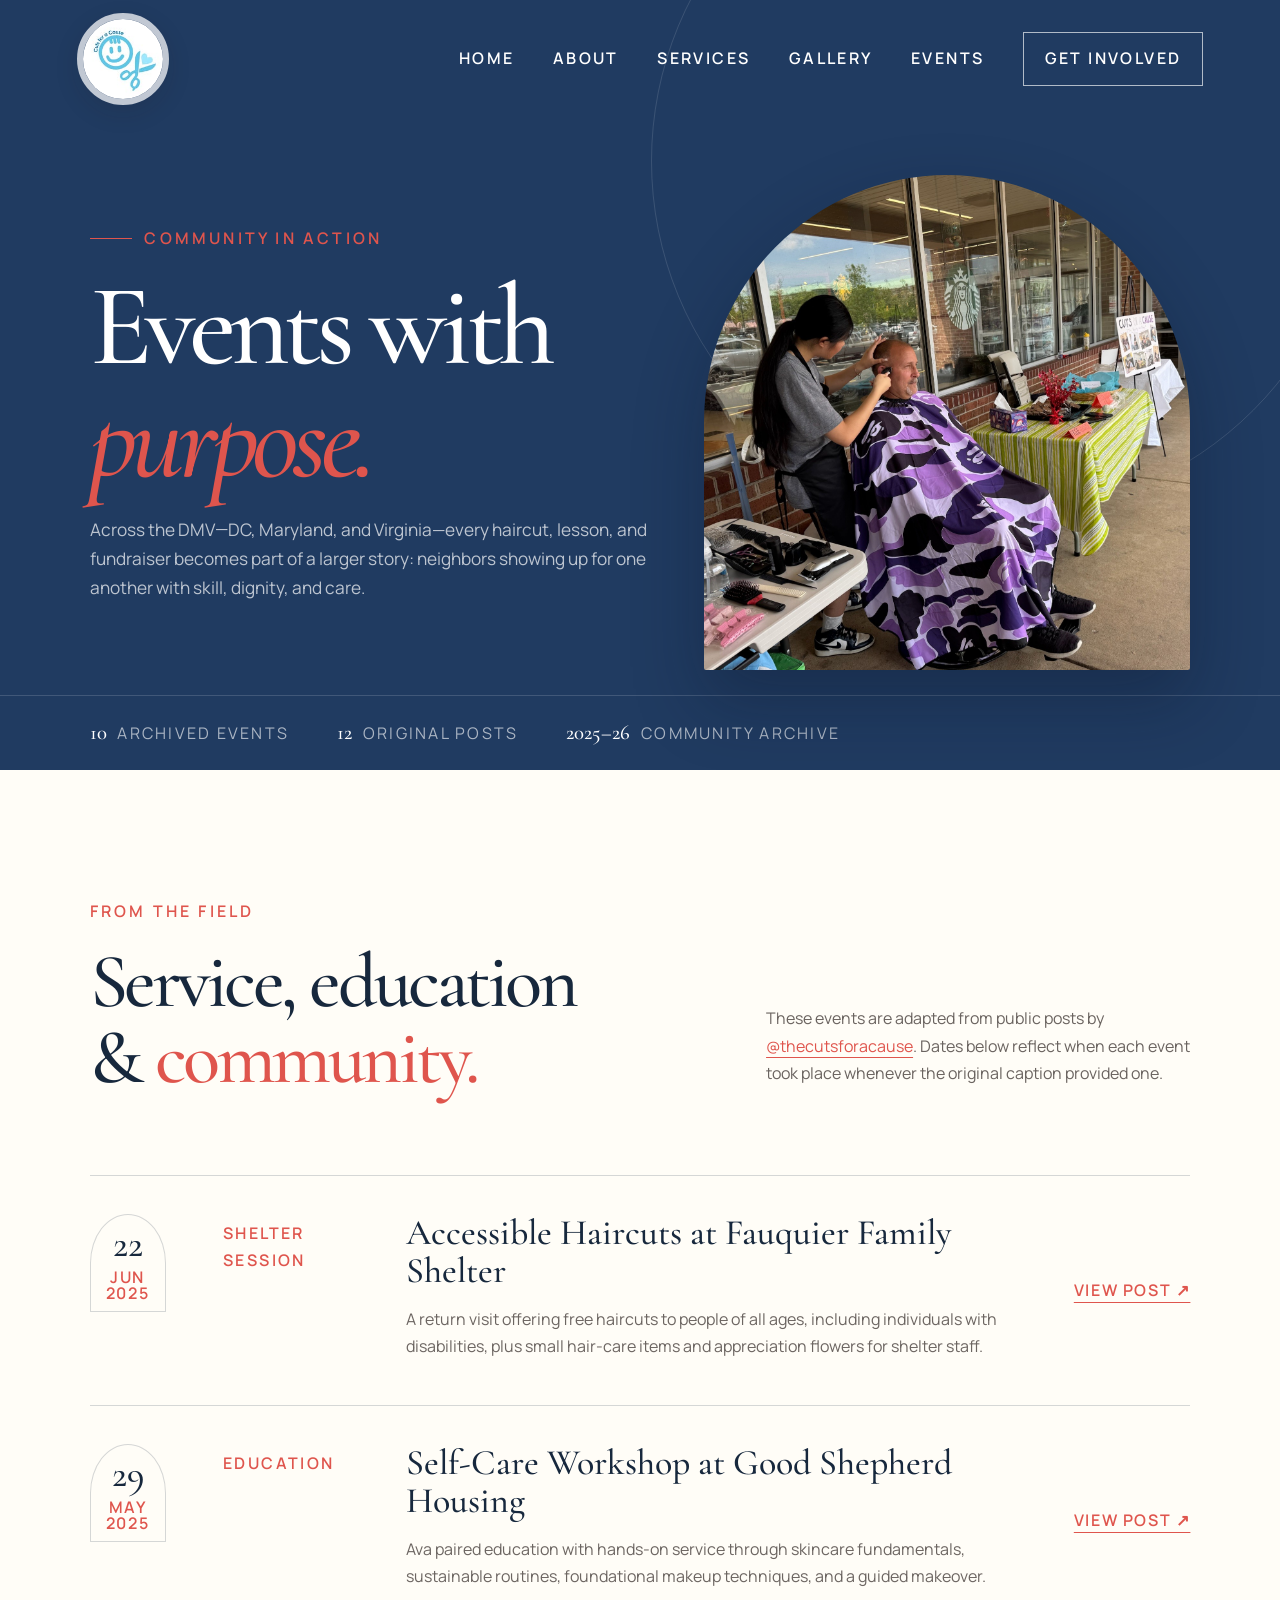
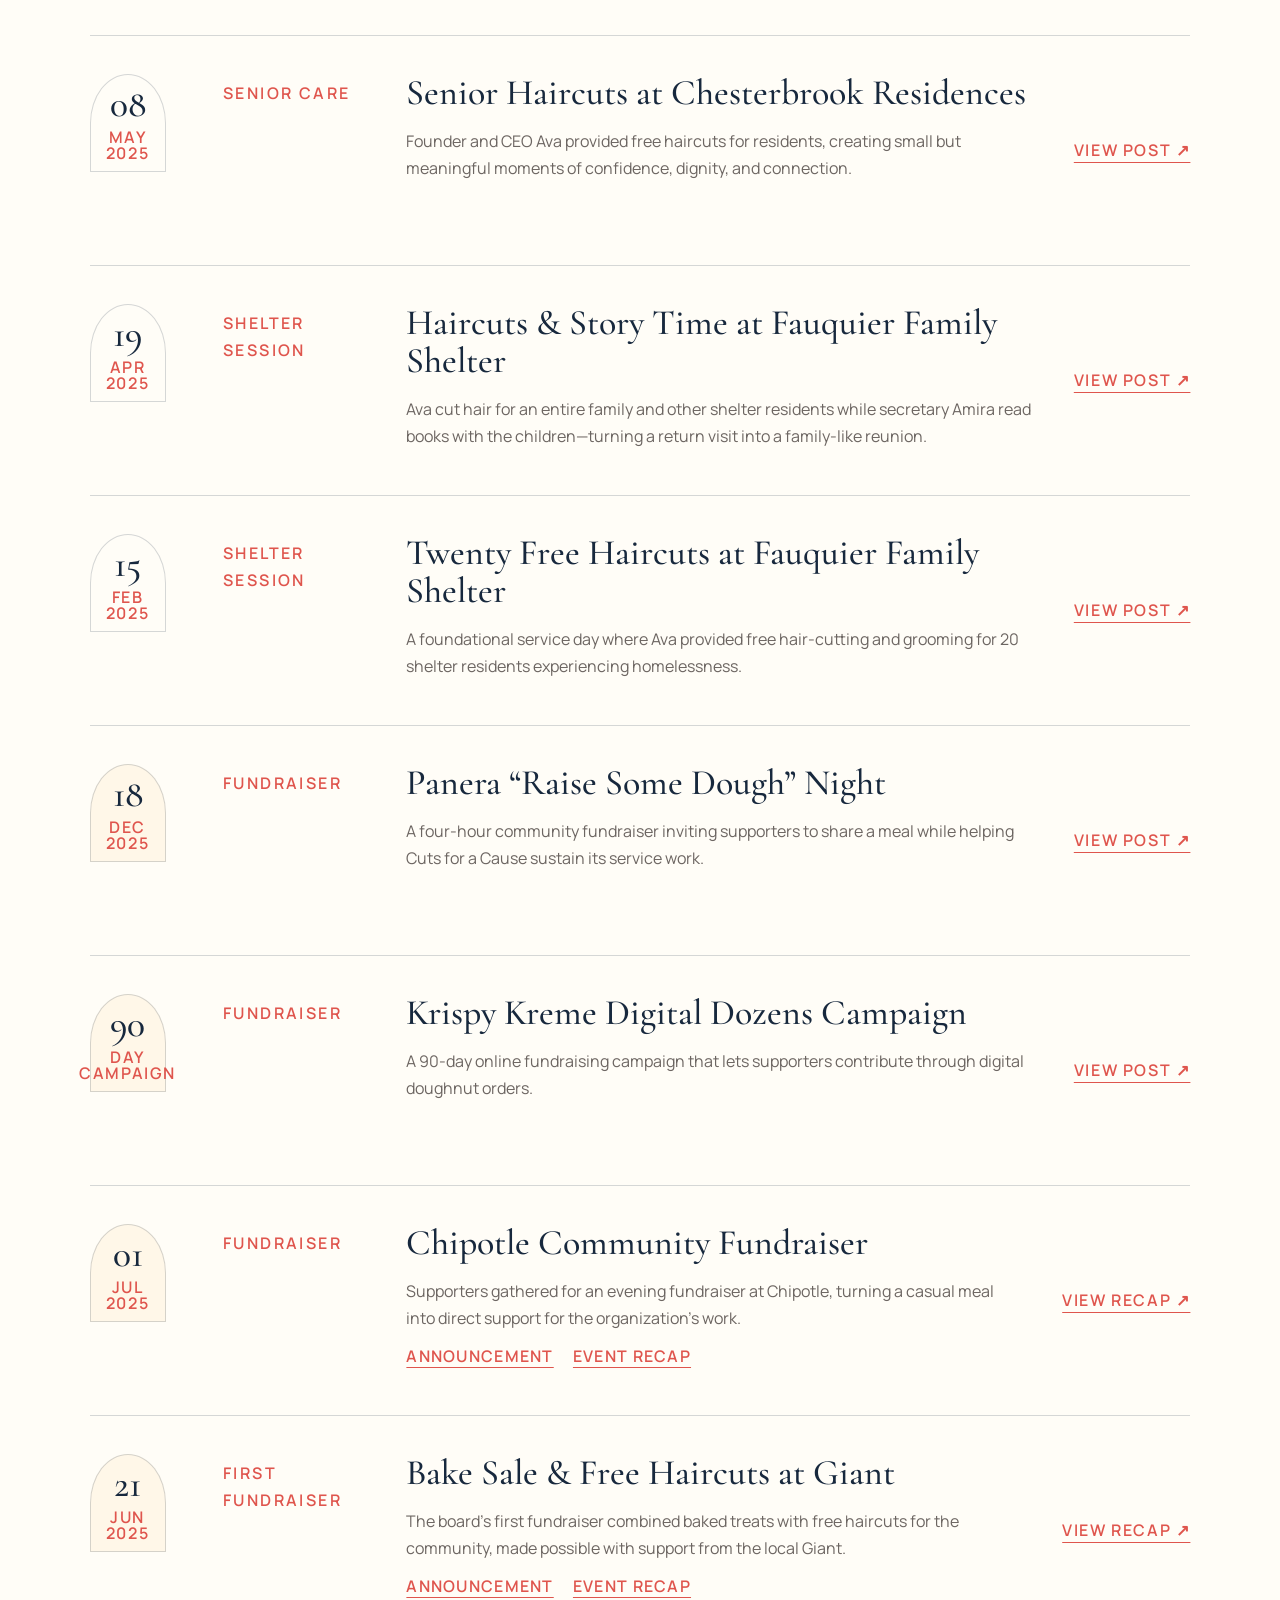
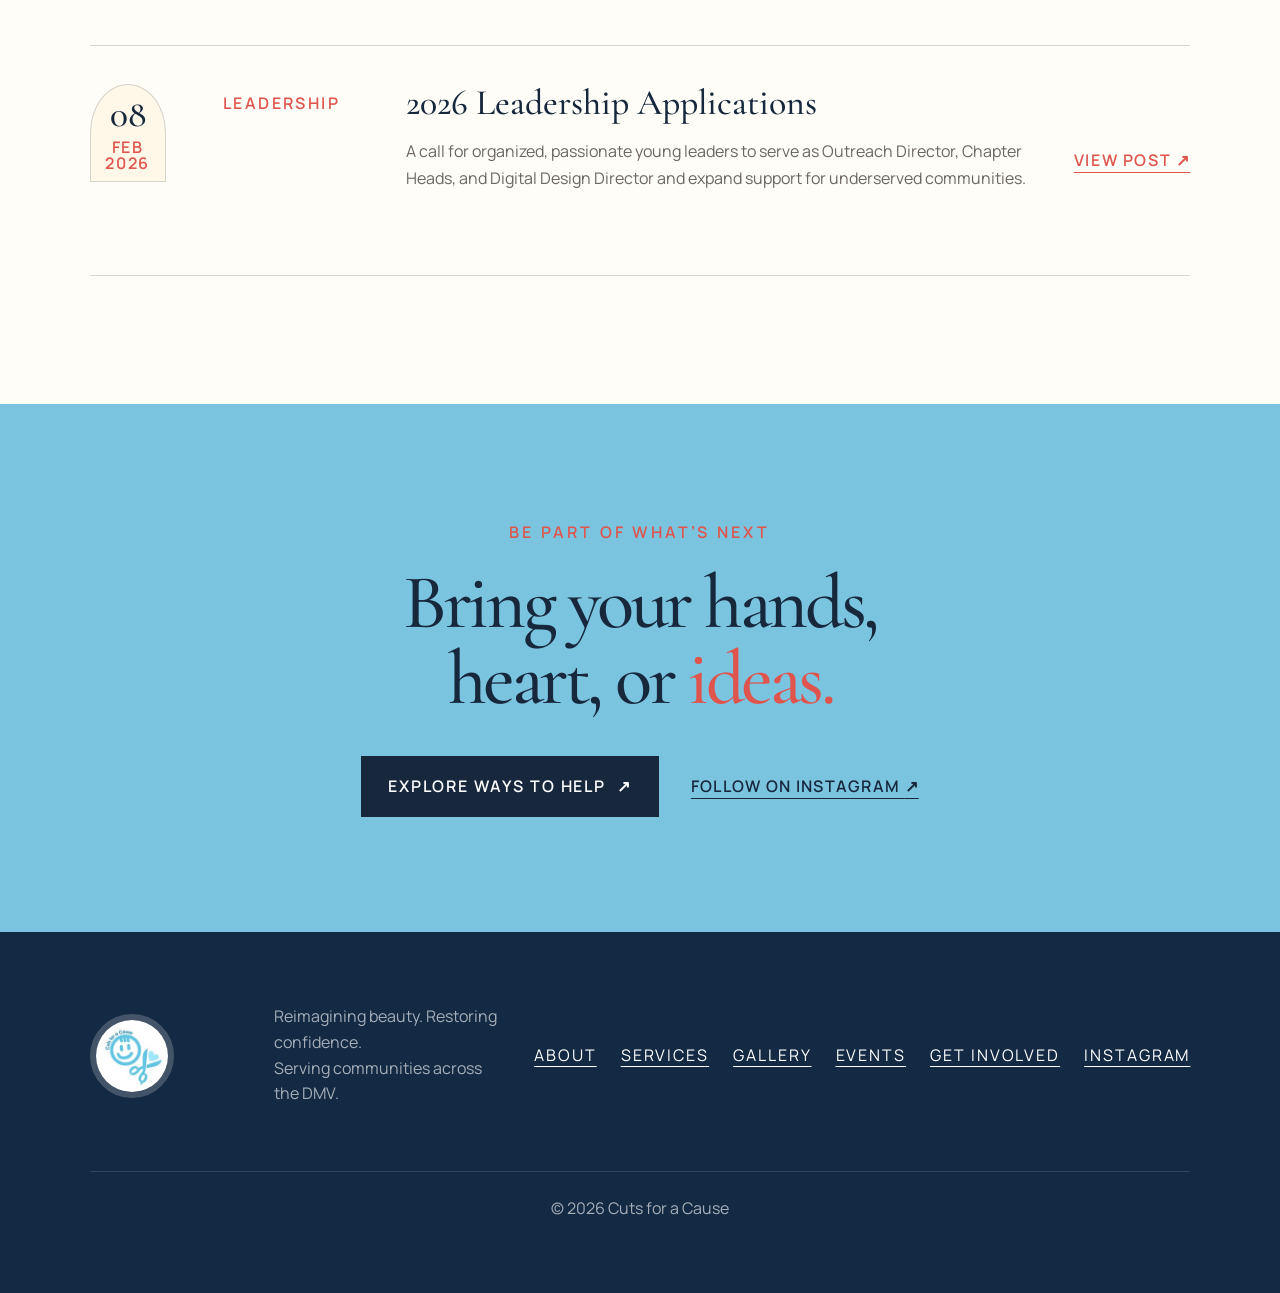
==== events.html @ 7377076d "Initial web site files" ====
<!DOCTYPE html>
<html lang="en">
<head>
  <meta charset="UTF-8">
  <meta name="viewport" content="width=device-width, initial-scale=1.0">
  <meta name="description" content="Explore Cuts for a Cause service sessions, workshops, fundraisers, and community events across the DMV: DC, Maryland, and Virginia.">
  <title>Events | Cuts for a Cause</title>
  <link rel="icon" href="logo.jpg">
  <link rel="preconnect" href="https://fonts.googleapis.com">
  <link rel="preconnect" href="https://fonts.gstatic.com" crossorigin>
  <link href="https://fonts.googleapis.com/css2?family=Cormorant+Garamond:ital,wght@0,500;0,600;1,500&family=Manrope:wght@400;500;600&display=swap" rel="stylesheet">
  <link rel="stylesheet" href="style.css">
</head>
<body class="events-page">
  <a class="skip-link" href="#main">Skip to content</a>

  <header class="site-header events-header">
    <a class="logo" href="index.html#home" aria-label="Cuts for a Cause home"><img src="logo.jpg" alt="Cuts for a Cause"></a>
    <button class="menu-toggle" type="button" aria-expanded="false" aria-controls="site-nav" aria-label="Open navigation"><span></span><span></span><span></span></button>
    <nav id="site-nav" class="site-nav" aria-label="Main navigation">
      <a href="index.html#home">Home</a>
      <a href="index.html#about">About</a>
      <a href="index.html#services">Services</a>
      <a href="index.html#gallery">Gallery</a>
      <a href="events.html" aria-current="page">Events</a>
      <a href="index.html#contact" class="nav-cta">Get involved</a>
    </nav>
  </header>

  <main id="main">
    <section class="events-hero">
      <div class="events-hero-copy reveal">
        <p class="eyebrow"><span></span> Community in action</p>
        <h1>Events with<br><em>purpose.</em></h1>
        <p>Across the DMV—DC, Maryland, and Virginia—every haircut, lesson, and fundraiser becomes part of a larger story: neighbors showing up for one another with skill, dignity, and care.</p>
      </div>
      <figure class="events-hero-art reveal">
        <img class="events-hero-photo" src="assets/community-haircut.jpg" alt="Ava providing a haircut during a community fundraiser">
      </figure>
      <div class="events-summary">
        <span><strong>10</strong> archived events</span>
        <span><strong>12</strong> original posts</span>
        <span><strong>2025–26</strong> community archive</span>
      </div>
    </section>

    <section class="event-archive section">
      <div class="archive-intro reveal">
        <div>
          <p class="kicker">From the field</p>
          <h2>Service, education<br>&amp; <span>community.</span></h2>
        </div>
        <p>These events are adapted from public posts by <a href="https://www.instagram.com/thecutsforacause/" target="_blank" rel="noopener">@thecutsforacause</a>. Dates below reflect when each event took place whenever the original caption provided one.</p>
      </div>

      <div class="event-list">
        <article class="event-entry reveal">
          <div class="event-date"><strong>22</strong><span>Jun<br>2025</span></div>
          <div class="event-type">Shelter Session</div>
          <div class="event-body"><h3>Accessible Haircuts at Fauquier Family Shelter</h3><p>A return visit offering free haircuts to people of all ages, including individuals with disabilities, plus small hair-care items and appreciation flowers for shelter staff.</p></div>
          <a class="event-link" href="https://www.instagram.com/thecutsforacause/p/DXISkWsDQ1H/" target="_blank" rel="noopener" aria-label="View Accessible Haircuts at Fauquier Family Shelter on Instagram">View post ↗</a>
        </article>

        <article class="event-entry reveal">
          <div class="event-date"><strong>29</strong><span>May<br>2025</span></div>
          <div class="event-type">Education</div>
          <div class="event-body"><h3>Self-Care Workshop at Good Shepherd Housing</h3><p>Ava paired education with hands-on service through skincare fundamentals, sustainable routines, foundational makeup techniques, and a guided makeover.</p></div>
          <a class="event-link" href="https://www.instagram.com/thecutsforacause/p/DUt0caCDxuP/" target="_blank" rel="noopener" aria-label="View Good Shepherd Housing workshop on Instagram">View post ↗</a>
        </article>

        <article class="event-entry reveal">
          <div class="event-date"><strong>08</strong><span>May<br>2025</span></div>
          <div class="event-type">Senior Care</div>
          <div class="event-body"><h3>Senior Haircuts at Chesterbrook Residences</h3><p>Founder and CEO Ava provided free haircuts for residents, creating small but meaningful moments of confidence, dignity, and connection.</p></div>
          <a class="event-link" href="https://www.instagram.com/thecutsforacause/p/DWFIS77j86P/" target="_blank" rel="noopener" aria-label="View Chesterbrook Residences event on Instagram">View post ↗</a>
        </article>

        <article class="event-entry reveal">
          <div class="event-date"><strong>19</strong><span>Apr<br>2025</span></div>
          <div class="event-type">Shelter Session</div>
          <div class="event-body"><h3>Haircuts &amp; Story Time at Fauquier Family Shelter</h3><p>Ava cut hair for an entire family and other shelter residents while secretary Amira read books with the children—turning a return visit into a family-like reunion.</p></div>
          <a class="event-link" href="https://www.instagram.com/thecutsforacause/p/DTnZtbkjcCN/" target="_blank" rel="noopener" aria-label="View Haircuts and Story Time event on Instagram">View post ↗</a>
        </article>

        <article class="event-entry reveal">
          <div class="event-date"><strong>15</strong><span>Feb<br>2025</span></div>
          <div class="event-type">Shelter Session</div>
          <div class="event-body"><h3>Twenty Free Haircuts at Fauquier Family Shelter</h3><p>A foundational service day where Ava provided free hair-cutting and grooming for 20 shelter residents experiencing homelessness.</p></div>
          <a class="event-link" href="https://www.instagram.com/thecutsforacause/p/DS5cZI6j8K8/" target="_blank" rel="noopener" aria-label="View Twenty Free Haircuts event on Instagram">View post ↗</a>
        </article>

        <article class="event-entry event-fundraiser reveal">
          <div class="event-date"><strong>18</strong><span>Dec<br>2025</span></div>
          <div class="event-type">Fundraiser</div>
          <div class="event-body"><h3>Panera “Raise Some Dough” Night</h3><p>A four-hour community fundraiser inviting supporters to share a meal while helping Cuts for a Cause sustain its service work.</p></div>
          <a class="event-link" href="https://www.instagram.com/thecutsforacause/p/DSOjftMjQVO/" target="_blank" rel="noopener" aria-label="View Panera fundraiser on Instagram">View post ↗</a>
        </article>

        <article class="event-entry event-fundraiser reveal">
          <div class="event-date"><strong>90</strong><span>Day<br>Campaign</span></div>
          <div class="event-type">Fundraiser</div>
          <div class="event-body"><h3>Krispy Kreme Digital Dozens Campaign</h3><p>A 90-day online fundraising campaign that lets supporters contribute through digital doughnut orders.</p></div>
          <a class="event-link" href="https://www.instagram.com/thecutsforacause/p/DSOezUUjf39/" target="_blank" rel="noopener" aria-label="View Krispy Kreme campaign on Instagram">View post ↗</a>
        </article>

        <article class="event-entry event-fundraiser reveal">
          <div class="event-date"><strong>01</strong><span>Jul<br>2025</span></div>
          <div class="event-type">Fundraiser</div>
          <div class="event-body"><h3>Chipotle Community Fundraiser</h3><p>Supporters gathered for an evening fundraiser at Chipotle, turning a casual meal into direct support for the organization’s work.</p><div class="event-source-pair"><a href="https://www.instagram.com/thecutsforacause/p/DLTwo6HtUSH/" target="_blank" rel="noopener">Announcement</a><a href="https://www.instagram.com/thecutsforacause/p/DLsmlXXPIPR/" target="_blank" rel="noopener">Event recap</a></div></div>
          <a class="event-link" href="https://www.instagram.com/thecutsforacause/p/DLsmlXXPIPR/" target="_blank" rel="noopener" aria-label="View Chipotle fundraiser recap on Instagram">View recap ↗</a>
        </article>

        <article class="event-entry event-fundraiser reveal">
          <div class="event-date"><strong>21</strong><span>Jun<br>2025</span></div>
          <div class="event-type">First Fundraiser</div>
          <div class="event-body"><h3>Bake Sale &amp; Free Haircuts at Giant</h3><p>The board’s first fundraiser combined baked treats with free haircuts for the community, made possible with support from the local Giant.</p><div class="event-source-pair"><a href="https://www.instagram.com/thecutsforacause/p/DLFjXG2A8Y2/" target="_blank" rel="noopener">Announcement</a><a href="https://www.instagram.com/thecutsforacause/p/DLMB4Pitopn/" target="_blank" rel="noopener">Event recap</a></div></div>
          <a class="event-link" href="https://www.instagram.com/thecutsforacause/p/DLMB4Pitopn/" target="_blank" rel="noopener" aria-label="View first fundraiser recap on Instagram">View recap ↗</a>
        </article>

        <article class="event-entry event-opportunity reveal">
          <div class="event-date"><strong>08</strong><span>Feb<br>2026</span></div>
          <div class="event-type">Leadership</div>
          <div class="event-body"><h3>2026 Leadership Applications</h3><p>A call for organized, passionate young leaders to serve as Outreach Director, Chapter Heads, and Digital Design Director and expand support for underserved communities.</p></div>
          <a class="event-link" href="https://www.instagram.com/thecutsforacause/p/DUPIay9jRBX/" target="_blank" rel="noopener" aria-label="View leadership applications post on Instagram">View post ↗</a>
        </article>
      </div>
    </section>

    <section class="events-cta">
      <p class="kicker">Be part of what’s next</p>
      <h2>Bring your hands,<br>heart, or <span>ideas.</span></h2>
      <div><a class="button button-primary" href="index.html#contact">Explore ways to help <span>↗</span></a><a class="text-link" href="https://www.instagram.com/thecutsforacause/" target="_blank" rel="noopener">Follow on Instagram <span>↗</span></a></div>
    </section>
  </main>

  <footer class="site-footer">
    <a class="logo footer-logo" href="index.html#home"><img src="logo.jpg" alt="Cuts for a Cause"></a>
    <p>Reimagining beauty. Restoring confidence.<br>Serving communities across the DMV.</p>
    <div class="footer-links"><a href="index.html#about">About</a><a href="index.html#services">Services</a><a href="index.html#gallery">Gallery</a><a href="events.html">Events</a><a href="index.html#contact">Get involved</a><a href="https://www.instagram.com/thecutsforacause/" target="_blank" rel="noopener">Instagram</a></div>
    <p class="copyright">© <span id="year"></span> Cuts for a Cause</p>
  </footer>
  <script src="script.js"></script>
</body>
</html>
---- style.css ----
:root {
  --ink: #17283d;
  --espresso: #203b61;
  --ivory: #fff7e8;
  --paper: #fffdf7;
  --rose: #df554d;
  --rose-soft: #f6b6aa;
  --sage: #4f927e;
  --gold: #d89d24;
  --sky: #7bc4df;
  --butter: #f3d478;
  --line: rgba(23, 40, 61, .18);
  --serif: "Cormorant Garamond", Georgia, serif;
  --sans: "Manrope", Arial, sans-serif;
}

* { box-sizing: border-box; }
html { scroll-behavior: smooth; }
body { margin: 0; overflow-x: hidden; color: var(--ink); background: var(--ivory); font: 400 1rem/1.7 var(--sans); }
a { color: inherit; }
button, input, select, textarea { font: inherit; }
.skip-link { position: fixed; top: -5rem; left: 1rem; z-index: 100; padding: .75rem 1rem; background: var(--ink); color: white; }
.skip-link:focus { top: 1rem; }

.site-header { position: absolute; z-index: 20; width: 100%; height: 118px; padding: 0 clamp(1.5rem, 6vw, 6rem); display: flex; align-items: center; justify-content: space-between; }
.logo { display: inline-flex; align-items: center; text-decoration: none; }
.logo img { width: 92px; height: 92px; object-fit: cover; border-radius: 50%; border: 6px solid rgba(255,255,255,.72); box-shadow: 0 8px 24px rgba(36,27,24,.12); }
.site-nav { display: flex; align-items: center; gap: 2.4rem; font-size: 1rem; font-weight: 600; letter-spacing: .15em; text-transform: uppercase; }
.site-nav a { text-decoration: none; transition: color .2s; }
.site-nav a:hover { color: var(--rose); }
.site-nav .nav-cta { padding: .8rem 1.3rem; border: 1px solid var(--ink); border-radius: 0; }
.menu-toggle { display: none; padding: .5rem; border: 0; background: transparent; }
.menu-toggle span { display: block; width: 27px; height: 1px; margin: 6px; background: var(--ink); transition: .25s; }

.hero { position: relative; min-height: 760px; height: 100vh; max-height: 920px; display: grid; grid-template-columns: 1.05fr .95fr; align-items: center; gap: 4vw; padding: 120px clamp(1.5rem, 7vw, 7rem) 80px; overflow: hidden; background: linear-gradient(115deg, #fff0d9 0 57%, var(--sky) 57%); border-bottom: 1px solid var(--line); }
.hero::before { content: ""; position: absolute; top: -10%; right: 6%; width: 42vw; height: 42vw; border: 1px solid rgba(255,255,255,.65); border-radius: 50%; }
.hero-copy { position: relative; z-index: 2; max-width: 760px; }
.eyebrow, .kicker { margin: 0 0 1.2rem; color: var(--rose); font-size: 1rem; font-weight: 600; letter-spacing: .2em; text-transform: uppercase; }
.eyebrow { display: flex; align-items: center; gap: .8rem; }
.eyebrow span { width: 42px; height: 1px; background: var(--rose); }
h1, h2, h3 { margin: 0; font-family: var(--serif); font-weight: 500; line-height: .98; }
h1 { max-width: 820px; font-size: clamp(4.5rem, 8.4vw, 9.2rem); letter-spacing: -.055em; }
h1 em, h2 span { color: var(--rose); font-weight: 500; }
.hero-text { max-width: 590px; margin: 2rem 0 2.4rem; color: rgba(23,40,61,.78); font-size: clamp(1rem, 1.35vw, 1.18rem); }
.hero-actions { display: flex; align-items: center; gap: 2rem; }
.button { display: inline-flex; align-items: center; justify-content: center; gap: .7rem; padding: 1rem 1.6rem; border: 1px solid var(--ink); border-radius: 0; background: transparent; font-size: 1rem; font-weight: 600; letter-spacing: .12em; text-transform: uppercase; text-decoration: none; cursor: pointer; transition: background .25s, color .25s; }
.button:hover { background: var(--ink); color: white; }
.button-primary { background: var(--ink); color: white; }
.button-primary:hover { background: var(--rose); border-color: var(--rose); }
.text-link { font-size: 1rem; font-weight: 600; letter-spacing: .08em; text-underline-offset: 6px; text-transform: uppercase; }

.hero-art { position: relative; z-index: 2; height: min(610px, 66vh); margin: 0; }
.hero-session-photo { width: 88%; height: 100%; display: block; margin-left: auto; object-fit: cover; object-position: 50% 42%; border-radius: 48% 48% 2px 2px; box-shadow: 0 30px 70px rgba(48,33,27,.2); filter: saturate(.88) contrast(.98); }
.arch { position: absolute; top: 0; right: 5%; width: 76%; height: 92%; overflow: hidden; border-radius: 50% 50% 2px 2px; background: linear-gradient(160deg, #a7887e, #d5bdb3); box-shadow: 0 30px 70px rgba(48,33,27,.18); }
.arch::before { content: ""; position: absolute; inset: 7%; border: 1px solid rgba(255,255,255,.48); border-radius: 50% 50% 0 0; background: linear-gradient(150deg, rgba(255,255,255,.23), transparent); }
.portrait { position: absolute; display: grid; place-items: center; color: var(--ink); box-shadow: 0 18px 42px rgba(36,27,24,.15); }
.portrait span { width: 55%; aspect-ratio: 1; display: grid; place-items: center; border-radius: 50% 48% 45% 52%; font-family: var(--serif); font-size: 2rem; }
.portrait-one { bottom: 0; left: 1%; width: 45%; height: 52%; border-radius: 50% 50% 0 0; background: #d8d6c9; transform: rotate(-2deg); }
.portrait-one span { background: var(--espresso); color: #e0c29b; }
.portrait-two { right: -1%; bottom: 4%; width: 39%; height: 46%; border-radius: 50% 50% 0 0; background: #eee5da; transform: rotate(3deg); }
.portrait-two span { background: var(--rose-soft); }
.scissors { position: absolute; top: 6%; left: 1%; color: var(--gold); font-size: clamp(4rem, 7vw, 7rem); transform: rotate(-25deg); opacity: .82; }
.care-note { position: absolute; z-index: 3; top: 30%; right: -2%; margin: 0; padding: 1.1rem 1.4rem; background: rgba(255,253,249,.94); box-shadow: 0 15px 40px rgba(36,27,24,.12); font-family: var(--serif); font-size: 1.05rem; line-height: 1.15; transform: rotate(2deg); }
.care-note strong { color: var(--rose); font-weight: 600; }
.hero-spark { position: absolute; z-index: 3; color: var(--gold); font-family: var(--serif); font-size: 2rem; opacity: .75; }
.spark-one { top: 18%; left: 54%; }
.spark-two { bottom: 20%; left: 45%; }
.hero-ribbon { position: absolute; bottom: 0; left: 0; width: 100%; overflow: hidden; padding: .85rem 0; border-top: 1px solid var(--line); background: var(--paper); white-space: nowrap; color: rgba(23,40,61,.76); font: 500 1rem/1 var(--sans); letter-spacing: .2em; }
.hero-ribbon div { width: max-content; animation: marquee 26s linear infinite; }
.hero-ribbon span { margin: 0 2.4rem; color: var(--gold); }
@keyframes marquee { to { transform: translateX(-30%); } }

.section { padding: clamp(6rem, 10vw, 10rem) clamp(1.5rem, 7vw, 7rem); }
.section-label { margin-bottom: 4rem; padding-bottom: 1rem; border-bottom: 1px solid var(--line); color: rgba(36,27,24,.58); font-size: 1rem; font-weight: 600; letter-spacing: .2em; text-transform: uppercase; }
.about { background: var(--paper); }
.about-grid { display: grid; grid-template-columns: .95fr .65fr 1fr; align-items: start; gap: clamp(2rem, 4vw, 5rem); }
.about h2, .services h2, .impact h2, .contact h2 { font-size: clamp(3.3rem, 6vw, 6.8rem); letter-spacing: -.045em; }
.founder-portrait { position: relative; margin: 0; }
.founder-portrait img { width: 100%; height: clamp(410px, 46vw, 570px); display: block; object-fit: cover; object-position: center 30%; border-radius: 48% 48% 2px 2px; filter: saturate(.9); }
.founder-portrait figcaption { margin-top: 1rem; color: var(--rose); font-size: 1rem; font-weight: 600; letter-spacing: .12em; line-height: 1.5; text-align: center; text-transform: uppercase; }
.about-copy { padding-top: 2rem; color: rgba(36,27,24,.75); }
.about-copy .lead { margin-top: 0; color: var(--ink); font-family: var(--serif); font-size: clamp(1.45rem, 2.1vw, 2rem); line-height: 1.35; }
.impact-strip { margin-top: 6rem; display: grid; grid-template-columns: repeat(3, 1fr); border-block: 1px solid var(--line); }
.impact-strip div { display: flex; align-items: center; justify-content: center; gap: 1.3rem; padding: 2.4rem; }
.impact-strip div + div { border-left: 1px solid var(--line); }
.impact-strip strong { color: var(--rose); font-family: var(--serif); font-size: clamp(3.2rem, 5vw, 5.5rem); font-weight: 500; line-height: 1; }
.impact-strip strong sup { font-family: var(--sans); font-size: 1rem; vertical-align: super; }
.impact-strip span { font-size: 1rem; font-weight: 600; letter-spacing: .1em; line-height: 1.5; text-transform: uppercase; }
.founder-narrative { margin-top: 6rem; padding-top: 5rem; border-top: 1px solid var(--line); }
.founder-intro { max-width: 920px; display: grid; grid-template-columns: .85fr 1.15fr; gap: clamp(2rem, 6vw, 7rem); align-items: end; }
.founder-intro .kicker { grid-column: 1 / -1; margin-bottom: 0; }
.founder-intro h3 { font-size: clamp(2.8rem, 5vw, 5.5rem); letter-spacing: -.04em; }
.founder-intro h3 span { color: var(--rose); }
.founder-intro > p:last-child { margin: 0 0 .5rem; color: rgba(23,40,61,.72); }
.founder-stories { margin-top: 4rem; display: grid; grid-template-columns: 1fr 1fr; gap: 1.25rem; }
.founder-stories article { padding: clamp(2rem, 4vw, 3.5rem); border: 1px solid var(--line); border-top: 5px solid var(--rose); background: var(--paper); }
.founder-stories article:nth-child(2) { border-top-color: var(--sky); background: var(--paper); }
.story-location { margin: 0 0 2rem; color: var(--rose); font-size: 1rem; font-weight: 600; letter-spacing: .14em; text-transform: uppercase; }
.founder-stories blockquote { margin: 0; font: italic 500 clamp(1.6rem, 2.5vw, 2.65rem)/1.2 var(--serif); letter-spacing: -.02em; }
.founder-stories article > p:last-child { margin: 2rem 0 0; padding-top: 1.5rem; border-top: 1px solid var(--line); color: rgba(23,40,61,.7); font-size: 1rem; }
.founder-mission { max-width: 960px; margin: 4rem 0 0 auto; padding-left: 2rem; border-left: 3px solid var(--gold); color: var(--ink); font: 500 clamp(1.4rem, 2.2vw, 2rem)/1.45 var(--serif); }

.services { border-block: 1px solid var(--line); background: var(--ivory); }
.services-heading { margin-bottom: 4.5rem; }
.service-grid { display: grid; grid-template-columns: repeat(3, 1fr); gap: 1px; background: rgba(36,27,24,.16); }
.service-card { min-height: 430px; padding: 2.3rem; display: flex; flex-direction: column; background: var(--paper); transition: background .25s, transform .25s; }
.service-card:hover { position: relative; z-index: 2; filter: brightness(1.035); transform: translateY(-6px); }
.service-card.coral, .service-card.yellow, .service-card.purple { color: var(--ink); }
.service-card.coral, .service-card.yellow, .service-card.purple { background: var(--paper); }
.service-icon { width: 58px; height: 58px; display: grid; place-items: center; border: 1px solid var(--line); border-radius: 50%; color: var(--rose); font-size: 1.6rem; }
.card-number { margin: -2.7rem 0 5rem; text-align: right; color: rgba(36,27,24,.45); font-size: 1rem; letter-spacing: .12em; }
.service-card h3 { font-size: clamp(2rem, 2.8vw, 3rem); line-height: 1; }
.service-card p:not(.card-number) { color: rgba(36,27,24,.68); }
.card-tag { width: fit-content; margin-top: auto; padding-bottom: .25rem; border-bottom: 1px solid var(--rose); color: var(--rose); font-size: 1rem; font-weight: 600; letter-spacing: .14em; text-transform: uppercase; }
.program-proof { margin-top: 5rem; display: grid; grid-template-columns: repeat(3, 1fr); gap: 1.25rem; }
.program-proof article { min-width: 0; background: var(--paper); box-shadow: 0 18px 45px rgba(23,40,61,.08); }
.program-proof img { width: 100%; height: 260px; display: block; object-fit: cover; filter: saturate(.82); }
.program-proof article:nth-child(1) img { object-position: center 47%; }
.program-proof article:nth-child(2) img { object-position: center 45%; }
.program-proof article:nth-child(3) img { object-position: center; }
.program-proof article > div { padding: 1.8rem; }
.program-proof h3 { font-size: clamp(1.8rem, 2.5vw, 2.65rem); }
.program-proof article > div > p:last-child { color: rgba(36,27,24,.67); font-size: 1rem; }

.gallery { background: var(--paper); }
.gallery-heading { margin-bottom: 4.5rem; display: grid; grid-template-columns: 1.15fr .85fr; align-items: end; gap: clamp(2rem, 8vw, 8rem); }
.gallery-heading h2 { font-size: clamp(3.3rem, 6vw, 6.8rem); letter-spacing: -.045em; }
.gallery-heading > p { max-width: 520px; margin: 0 0 .5rem; color: rgba(36,27,24,.68); }
.gallery-grid { display: grid; grid-template-columns: repeat(12, 1fr); grid-auto-rows: 180px; gap: .75rem; }
.gallery-photo { position: relative; margin: 0; overflow: hidden; filter: saturate(.88) contrast(.98); transition: filter .35s, transform .35s; }
.gallery-photo:hover { z-index: 2; filter: saturate(1) contrast(1); transform: scale(1.012); }
.gallery-photo img { width: 100%; height: 100%; display: block; object-fit: cover; }
.gallery-photo::after { content: ""; position: absolute; inset: 0; background: linear-gradient(180deg, transparent 55%, rgba(30,24,22,.64)); }
.gallery-photo figcaption { position: absolute; z-index: 1; right: 1rem; bottom: .8rem; left: 1rem; color: white; font-size: 1rem; font-weight: 600; letter-spacing: .16em; text-transform: uppercase; }
.photo-one { grid-column: 1 / 5; grid-row: span 2; }
.photo-two { grid-column: 5 / 8; grid-row: span 2; }
.photo-three { grid-column: 8 / 13; grid-row: span 2; }
.photo-four { grid-column: 1 / 7; grid-row: span 2; }
.photo-five { grid-column: 7 / 13; grid-row: span 2; }
.photo-six { grid-column: 1 / 5; grid-row: span 2; }
.photo-seven { grid-column: 5 / 9; grid-row: span 2; }
.photo-eight { grid-column: 9 / 13; grid-row: span 2; }
.photo-one img, .photo-two img { object-position: center 32%; }
.photo-three img { object-position: center 40%; }

.impact { background: var(--ivory); }
.impact-heading { margin-bottom: 4.5rem; display: grid; grid-template-columns: 1.15fr .85fr; align-items: end; gap: clamp(2rem, 8vw, 8rem); }
.impact-heading > p { max-width: 520px; margin: 0 0 .5rem; color: rgba(36,27,24,.7); }
.story-grid { display: grid; grid-template-columns: 1fr 1fr; gap: 1.5rem; }
.story-card { display: grid; grid-template-columns: auto 1fr; gap: 1.7rem; padding: clamp(1.8rem, 3vw, 3rem); background: var(--paper); border: 1px solid var(--line); }
.story-card-alt { background: var(--paper); }
.story-date { width: 78px; height: 100px; display: flex; flex-direction: column; align-items: center; justify-content: center; border: 1px solid var(--line); border-radius: 50% 50% 0 0; line-height: 1; }
.story-date strong { font: 500 2.5rem/1 var(--serif); }
.story-date span { margin-top: .35rem; text-align: center; color: var(--rose); font-size: 1rem; font-weight: 600; letter-spacing: .1em; text-transform: uppercase; }
.story-card h3 { font-size: clamp(1.8rem, 2.5vw, 2.8rem); line-height: 1.06; }
.story-card p:not(.kicker) { color: rgba(36,27,24,.68); }
.story-card a { font-size: 1rem; font-weight: 600; letter-spacing: .08em; text-underline-offset: 6px; text-transform: uppercase; }
.instagram-cta { margin-top: 1.5rem; padding: 1.4rem 1.7rem; display: flex; align-items: center; gap: 1rem; background: var(--espresso); color: white; text-decoration: none; transition: background .25s; }
.instagram-cta:hover { background: var(--rose); }
.instagram-icon { width: 46px; height: 46px; display: grid; place-items: center; border: 1px solid rgba(255,255,255,.5); border-radius: 50%; font-size: 1.8rem; }
.instagram-cta small, .instagram-cta strong { display: block; }
.instagram-cta small { opacity: .7; font-size: 1rem; letter-spacing: .16em; text-transform: uppercase; }
.instagram-cta strong { font-family: var(--serif); font-size: clamp(1.3rem, 2.2vw, 2rem); font-weight: 500; }
.instagram-arrow { margin-left: auto; font-size: 1.6rem; }

.quote-band { padding: clamp(5rem, 8vw, 8rem) 8vw; display: flex; align-items: center; gap: 3rem; border-block: 1px solid var(--line); background: var(--sky); }
.quote-band p { max-width: 1100px; margin: 0; font: italic 500 clamp(2.5rem, 4.5vw, 5rem)/1.1 var(--serif); letter-spacing: -.03em; }
.quote-band > span { color: rgba(255,255,255,.75); font: 500 clamp(4rem, 9vw, 9rem)/1 var(--serif); }

.contact { background: var(--ivory); }
.contact-panel { display: grid; grid-template-columns: .86fr 1.14fr; overflow: hidden; background: var(--paper); box-shadow: 0 30px 80px rgba(36,27,24,.12); }
.contact-copy, .opportunity-list { padding: clamp(2.5rem, 5vw, 5rem); }
.contact-copy { background: var(--espresso); color: white; }
.contact-copy .section-label { border-color: rgba(255,255,255,.2); color: rgba(255,255,255,.55); }
.contact-copy h2 span { color: #d6a49d; }
.contact-copy > p:not(.kicker) { max-width: 480px; color: rgba(255,255,255,.72); }
.email-link { display: inline-flex; gap: .7rem; margin-top: 1rem; color: #e4c2bc; font-size: 1rem; font-weight: 600; letter-spacing: .1em; text-underline-offset: 6px; text-transform: uppercase; }
.opportunity-list { display: flex; flex-direction: column; justify-content: center; gap: .7rem; }
.opportunity { display: grid; grid-template-columns: auto 1fr auto; align-items: center; gap: 1rem; padding: 1rem; border-bottom: 1px solid var(--line); text-decoration: none; transition: padding-left .25s, color .25s; }
.opportunity:hover { padding-left: 1.4rem; color: var(--rose); }
.opportunity-icon { width: 42px; height: 42px; display: grid; place-items: center; border: 1px solid var(--line); border-radius: 50%; color: var(--rose); font: 500 1.05rem/1 var(--serif); }
.opportunity small, .opportunity strong { display: block; }
.opportunity small { color: rgba(36,27,24,.48); font-size: 1rem; letter-spacing: .14em; text-transform: uppercase; }
.opportunity strong { font-family: var(--serif); font-size: 1.25rem; font-weight: 600; line-height: 1.25; }
.opportunity b { font-weight: 400; }
.opportunity.fundraiser { background: var(--ivory); }

.site-footer { padding: 3.5rem clamp(1.5rem, 7vw, 7rem); display: grid; grid-template-columns: 1fr 1.5fr auto; align-items: center; gap: 2rem; background: #142944; color: white; }
.footer-logo img { width: 84px; height: 84px; border-color: rgba(255,255,255,.2); box-shadow: none; }
.site-footer > p { color: rgba(255,255,255,.62); font-size: 1rem; line-height: 1.6; }
.footer-links { display: flex; flex-wrap: wrap; gap: 1rem 1.5rem; font-size: 1rem; letter-spacing: .12em; text-transform: uppercase; }
.footer-links a { text-underline-offset: 5px; }
.site-footer .copyright { grid-column: 1 / -1; padding-top: 1.5rem; border-top: 1px solid rgba(255,255,255,.12); text-align: center; }

.reveal { opacity: 0; transform: translateY(22px); transition: opacity .8s ease, transform .8s ease; }
.reveal.visible { opacity: 1; transform: none; }

/* Events */
.events-page { background: var(--paper); }
.events-header { color: white; }
.events-header .site-nav .nav-cta { border-color: rgba(255,255,255,.65); }
.events-hero { position: relative; min-height: 700px; padding: 175px clamp(1.5rem, 7vw, 7rem) 100px; display: grid; grid-template-columns: 1.2fr .8fr; align-items: center; overflow: hidden; background: var(--espresso); color: white; }
.events-hero::before { content: ""; position: absolute; top: -25%; right: -6%; width: 55vw; height: 55vw; border: 1px solid rgba(255,255,255,.12); border-radius: 50%; }
.events-hero-copy { position: relative; z-index: 2; max-width: 820px; }
.events-hero h1 { font-size: clamp(4.8rem, 9vw, 9.8rem); }
.events-hero-copy > p:last-child { max-width: 600px; color: rgba(255,255,255,.7); font-size: 1.08rem; }
.events-hero-art { position: relative; z-index: 2; justify-self: end; width: min(510px, 38vw); height: min(500px, 55vh); margin: 0; }
.events-hero-photo { width: 100%; height: 100%; display: block; object-fit: cover; object-position: 42% center; border-radius: 50% 50% 2px 2px; box-shadow: 0 30px 70px rgba(8,20,37,.32); }
.events-summary { position: absolute; bottom: 0; left: 0; width: 100%; padding: 1.2rem clamp(1.5rem, 7vw, 7rem); display: flex; gap: 3rem; border-top: 1px solid rgba(255,255,255,.15); color: rgba(255,255,255,.62); font-size: 1rem; letter-spacing: .14em; text-transform: uppercase; }
.events-summary strong { margin-right: .35rem; color: white; font-family: var(--serif); font-size: 1.3rem; font-weight: 500; letter-spacing: 0; }
.event-archive { background: var(--paper); }
.archive-intro { margin-bottom: 5rem; display: grid; grid-template-columns: 1.15fr .85fr; align-items: end; gap: clamp(2rem, 8vw, 8rem); }
.archive-intro h2, .events-cta h2 { font-size: clamp(3.3rem, 6vw, 6.8rem); letter-spacing: -.045em; }
.archive-intro > p { max-width: 540px; margin: 0 0 .5rem; color: rgba(36,27,24,.68); }
.archive-intro > p a { color: var(--rose); text-underline-offset: 5px; }
.event-list { border-top: 1px solid var(--line); }
.event-entry { min-height: 230px; padding: 2.4rem 0; display: grid; grid-template-columns: 95px 145px minmax(0,1fr) auto; align-items: start; gap: clamp(1.2rem, 3vw, 3rem); border-bottom: 1px solid var(--line); }
.event-date { width: 76px; height: 98px; display: flex; flex-direction: column; align-items: center; justify-content: center; border: 1px solid var(--line); border-radius: 50% 50% 0 0; line-height: 1; }
.event-date strong { font: 500 2.35rem/1 var(--serif); }
.event-date span { margin-top: .35rem; text-align: center; color: var(--rose); font-size: 1rem; font-weight: 600; letter-spacing: .1em; text-transform: uppercase; }
.event-type { padding-top: .35rem; color: var(--rose); font-size: 1rem; font-weight: 600; letter-spacing: .15em; text-transform: uppercase; }
.event-body { max-width: 760px; }
.event-body h3 { font-size: clamp(1.8rem, 2.8vw, 3rem); line-height: 1.05; }
.event-body > p { margin-bottom: 0; color: rgba(36,27,24,.67); }
.event-link { align-self: center; color: var(--rose); font-size: 1rem; font-weight: 600; letter-spacing: .1em; text-underline-offset: 6px; text-transform: uppercase; white-space: nowrap; }
.event-source-pair { margin-top: .7rem; display: flex; gap: 1.2rem; }
.event-source-pair a { color: var(--rose); font-size: 1rem; font-weight: 600; letter-spacing: .08em; text-underline-offset: 5px; text-transform: uppercase; }
.event-fundraiser .event-date, .event-opportunity .event-date { background: var(--ivory); }
.events-cta { padding: clamp(5rem, 9vw, 9rem) clamp(1.5rem, 7vw, 7rem); background: var(--sky); text-align: center; }
.events-cta h2 span { color: var(--rose); }
.events-cta > div { margin-top: 2.5rem; display: flex; align-items: center; justify-content: center; gap: 2rem; }

/* Testimonials */
.testimonials { background: var(--ivory); }
.testimonial-heading { margin-bottom: 4.5rem; display: grid; grid-template-columns: 1.15fr .85fr; align-items: end; gap: clamp(2rem, 8vw, 8rem); }
.testimonial-heading h2 { font-size: clamp(3.3rem, 6vw, 6.8rem); letter-spacing: -.045em; }
.testimonial-heading > p { max-width: 520px; margin: 0 0 .5rem; color: rgba(36,27,24,.68); }
.testimonial-slider { background: var(--paper); box-shadow: 0 25px 70px rgba(23,40,61,.1); }
.testimonial-slides { min-height: 520px; }
.testimonial-slide { min-height: 520px; margin: 0; padding: clamp(2.5rem, 6vw, 6rem); display: grid; grid-template-columns: minmax(0,1fr) 220px; align-items: end; gap: clamp(2rem, 7vw, 7rem); }
.testimonial-slide[hidden] { display: none; }
.testimonial-slide::before { content: "“"; align-self: start; grid-column: 1 / -1; height: 0; color: var(--rose-soft); font: 500 9rem/.55 var(--serif); }
.testimonial-slide blockquote { margin: 0; max-width: 990px; font: italic 500 clamp(1.45rem, 2.5vw, 2.35rem)/1.28 var(--serif); letter-spacing: -.015em; }
.testimonial-slide-long blockquote { font-size: clamp(1.1rem, 1.75vw, 1.65rem); line-height: 1.4; }
.testimonial-slide figcaption { padding-left: 1.2rem; border-left: 1px solid var(--rose); }
.testimonial-slide figcaption strong, .testimonial-slide figcaption span { display: block; }
.testimonial-slide figcaption strong { font: 600 1.55rem/1.1 var(--serif); }
.testimonial-slide figcaption span { margin-top: .55rem; color: rgba(36,27,24,.57); font-size: 1rem; letter-spacing: .08em; line-height: 1.6; text-transform: uppercase; }
.testimonial-controls { min-height: 84px; padding: 1rem clamp(1.5rem, 3vw, 3rem); display: flex; align-items: center; justify-content: space-between; border-top: 1px solid var(--line); }
.testimonial-controls p { margin: 0; color: rgba(36,27,24,.48); font-size: 1rem; letter-spacing: .16em; }
.testimonial-controls p span { color: var(--rose); font-family: var(--serif); font-size: 1.6rem; letter-spacing: 0; }
.testimonial-controls > div { display: flex; gap: .6rem; }
.testimonial-controls button { width: 48px; height: 48px; border: 1px solid var(--line); border-radius: 50%; background: transparent; color: var(--ink); cursor: pointer; transition: background .2s, color .2s; }
.testimonial-controls button:hover, .testimonial-controls button:focus-visible { background: var(--espresso); color: white; }

@media (max-width: 900px) {
  .menu-toggle { display: block; z-index: 2; }
  .menu-toggle.active span:nth-child(1) { transform: translateY(7px) rotate(45deg); }
  .menu-toggle.active span:nth-child(2) { opacity: 0; }
  .menu-toggle.active span:nth-child(3) { transform: translateY(-7px) rotate(-45deg); }
  .site-nav { position: absolute; top: 106px; right: 1.2rem; width: min(340px, calc(100% - 2.4rem)); display: none; flex-direction: column; align-items: stretch; gap: 0; padding: 1rem; background: var(--paper); box-shadow: 0 20px 50px rgba(36,27,24,.15); }
  .site-nav.open { display: flex; }
  .site-nav a { padding: .8rem; }
  .site-nav .nav-cta { text-align: center; }
  .hero { height: auto; max-height: none; min-height: 0; grid-template-columns: 1fr; gap: 4rem; padding-top: 150px; padding-bottom: 100px; background: linear-gradient(160deg, #fff0d9 0 58%, var(--sky) 58%); }
  .hero-art { width: min(600px, 100%); height: 500px; margin: auto; }
  .spark-one { right: 6%; left: auto; }
  .about-grid, .gallery-heading, .impact-heading, .testimonial-heading, .contact-panel { grid-template-columns: 1fr; }
  .founder-portrait { width: min(520px, 80%); margin-inline: auto; }
  .gallery-grid { grid-auto-rows: 150px; }
  .testimonial-slide { grid-template-columns: 1fr; align-items: start; }
  .testimonial-slide figcaption { max-width: 360px; }
  .events-hero { grid-template-columns: 1fr; gap: 3rem; }
  .events-hero-art { justify-self: center; width: min(560px, 76vw); height: 420px; }
  .archive-intro { grid-template-columns: 1fr; }
  .event-entry { grid-template-columns: 90px 120px 1fr; }
  .event-link { grid-column: 3; justify-self: start; }
  .service-grid { grid-template-columns: 1fr; gap: 1px; }
  .program-proof { grid-template-columns: 1fr; }
  .program-proof article { display: grid; grid-template-columns: .9fr 1.1fr; }
  .founder-intro { grid-template-columns: 1fr; gap: 1.5rem; }
  .founder-stories { grid-template-columns: 1fr; }
  .program-proof img { height: 100%; min-height: 260px; }
  .service-card { min-height: 320px; }
  .story-grid { grid-template-columns: 1fr; }
  .site-footer { grid-template-columns: 1fr 1fr; }
  .site-footer > p { grid-column: 2; }
  .footer-links { grid-column: 1 / -1; }
}

@media (max-width: 600px) {
  .site-header { height: 100px; }
  .logo img { width: 76px; height: 76px; }
  .hero { padding-top: 125px; }
  h1 { font-size: clamp(4rem, 18vw, 5.5rem); }
  .hero-actions { align-items: flex-start; flex-direction: column; gap: 1.3rem; }
  .hero-art { height: 370px; }
  .hero-session-photo { width: 92%; }
  .arch { width: 86%; }
  .portrait-one { width: 52%; }
  .portrait-two { width: 44%; }
  .care-note { right: 0; font-size: 1rem; }
  .section { padding-block: 5rem; }
  .section-label { margin-bottom: 2.5rem; }
  .impact-strip { grid-template-columns: 1fr; margin-top: 4rem; }
  .impact-strip div { justify-content: flex-start; padding: 1.4rem 1rem; }
  .impact-strip div + div { border-top: 1px solid var(--line); border-left: 0; }
  .impact-strip strong { width: 90px; }
  .story-card { grid-template-columns: 1fr; }
  .founder-narrative { margin-top: 4rem; padding-top: 4rem; }
  .founder-stories { margin-top: 3rem; }
  .founder-mission { margin-top: 3rem; padding-left: 1.25rem; }
  .program-proof article { display: block; }
  .program-proof img { height: 240px; min-height: 0; }
  .gallery-grid { grid-template-columns: 1fr 1fr; grid-auto-rows: 180px; }
  .gallery-photo, .photo-one, .photo-two, .photo-three, .photo-four, .photo-five, .photo-six, .photo-seven, .photo-eight { grid-column: auto; grid-row: span 2; }
  .photo-one, .photo-four, .photo-seven { grid-column: 1 / -1; }
  .story-date { width: 68px; height: 85px; }
  .quote-band { flex-direction: column; align-items: flex-start; gap: 1rem; }
  .quote-band > span { align-self: flex-end; line-height: .5; }
  .contact { padding-inline: 1rem; }
  .contact-copy, .opportunity-list { padding: 2.3rem 1.5rem; }
  .opportunity { padding-inline: .2rem; }
  .opportunity strong { font-size: 1.08rem; }
  .site-footer { grid-template-columns: 1fr; text-align: center; }
  .site-footer > *, .site-footer > p, .footer-links { grid-column: 1; }
  .footer-logo, .footer-links { justify-content: center; }
  .events-header { color: white; }
  .events-header .menu-toggle span { background: white; }
  .events-header .site-nav { color: var(--ink); }
  .events-hero { min-height: 760px; padding-top: 130px; padding-bottom: 135px; }
  .events-hero-art { width: 100%; height: 280px; }
  .events-summary { flex-wrap: wrap; gap: .5rem 1.5rem; }
  .event-entry { grid-template-columns: 74px 1fr; gap: 1.2rem; }
  .event-date { grid-row: 1 / span 2; width: 66px; height: 84px; }
  .event-type { grid-column: 2; }
  .event-body { grid-column: 1 / -1; }
  .event-body, .event-body h3 { min-width: 0; overflow-wrap: anywhere; }
  .event-link { grid-column: 1 / -1; }
  .events-cta > div { flex-direction: column; }
  .testimonial-slide { min-height: 0; padding: 3.5rem 1.5rem; }
  .testimonial-slides { min-height: 0; }
  .testimonial-slide blockquote { font-size: 1.35rem; }
  .testimonial-slide-long blockquote { font-size: 1.1rem; }
  .testimonial-slide::before { font-size: 6rem; }
}

@media (prefers-reduced-motion: reduce) {
  html { scroll-behavior: auto; }
  *, *::before, *::after { animation-duration: .01ms !important; animation-iteration-count: 1 !important; transition-duration: .01ms !important; }
  .reveal { opacity: 1; transform: none; }
}
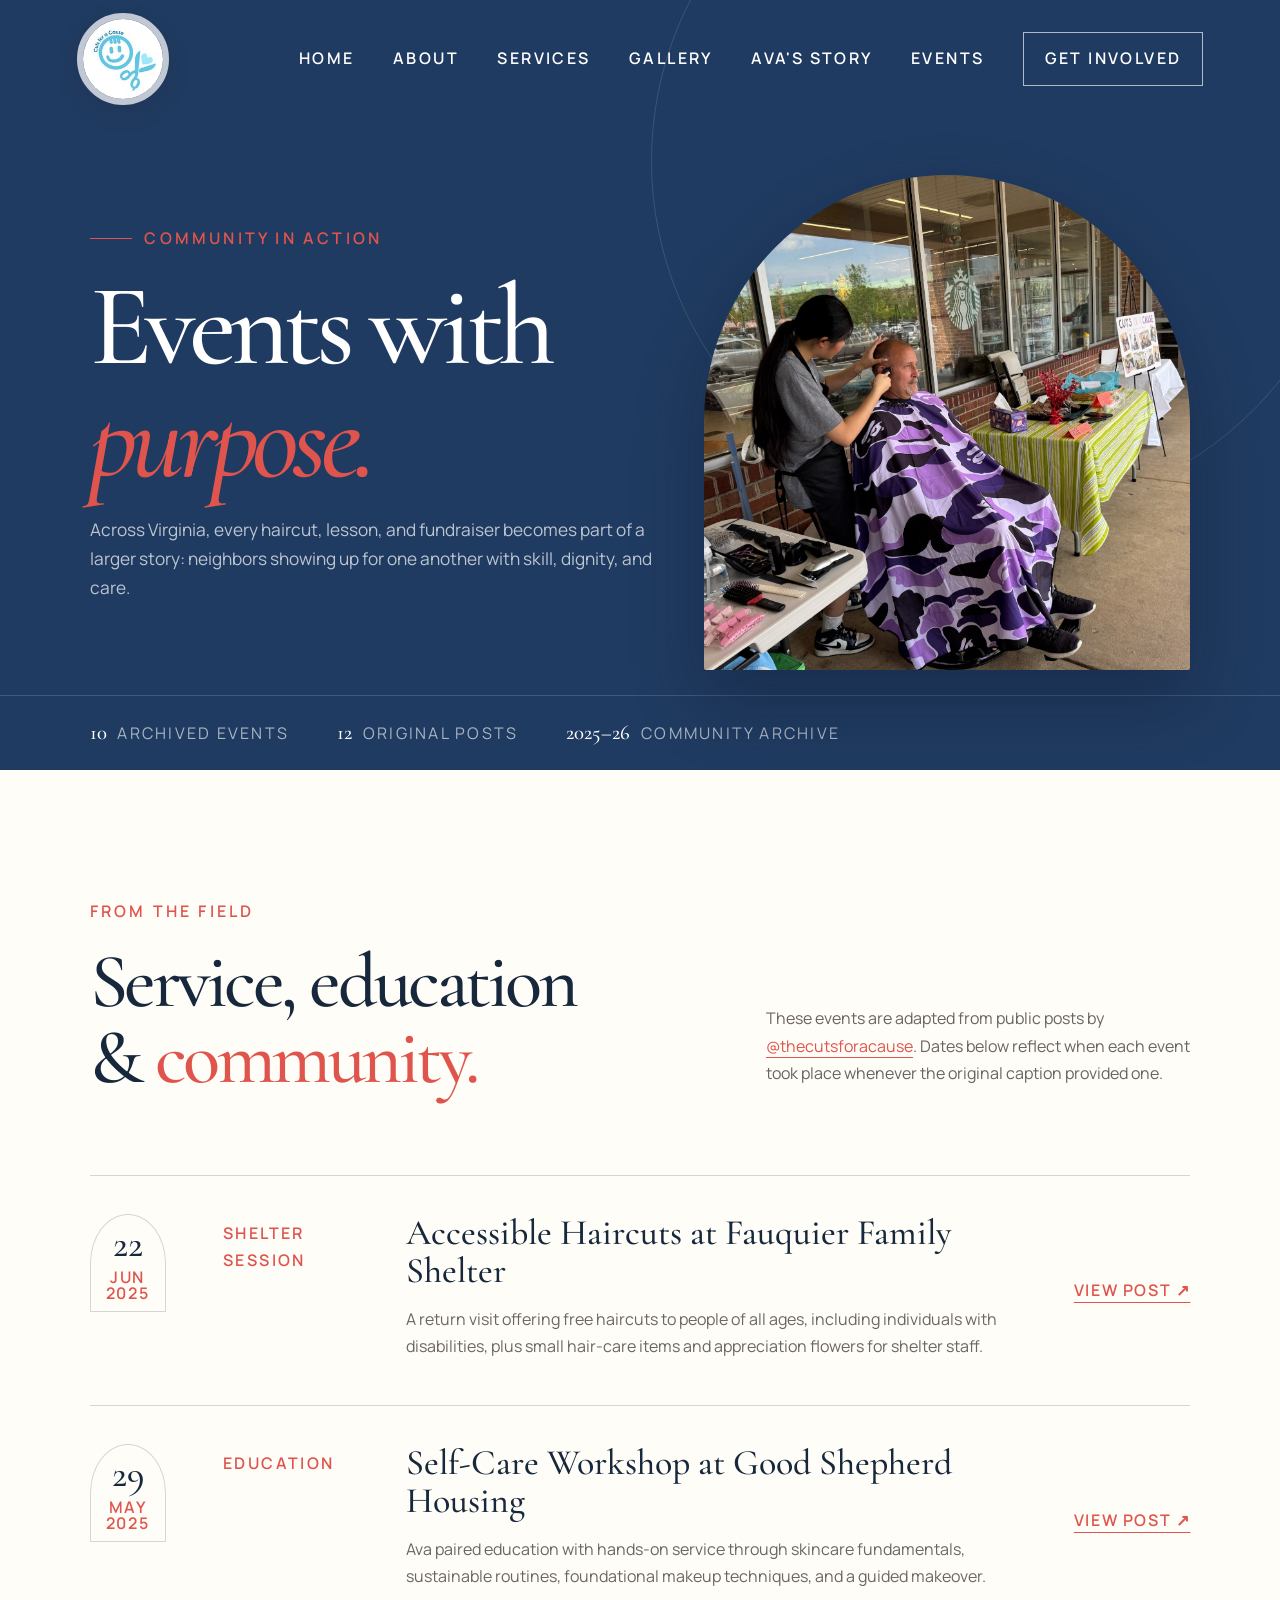
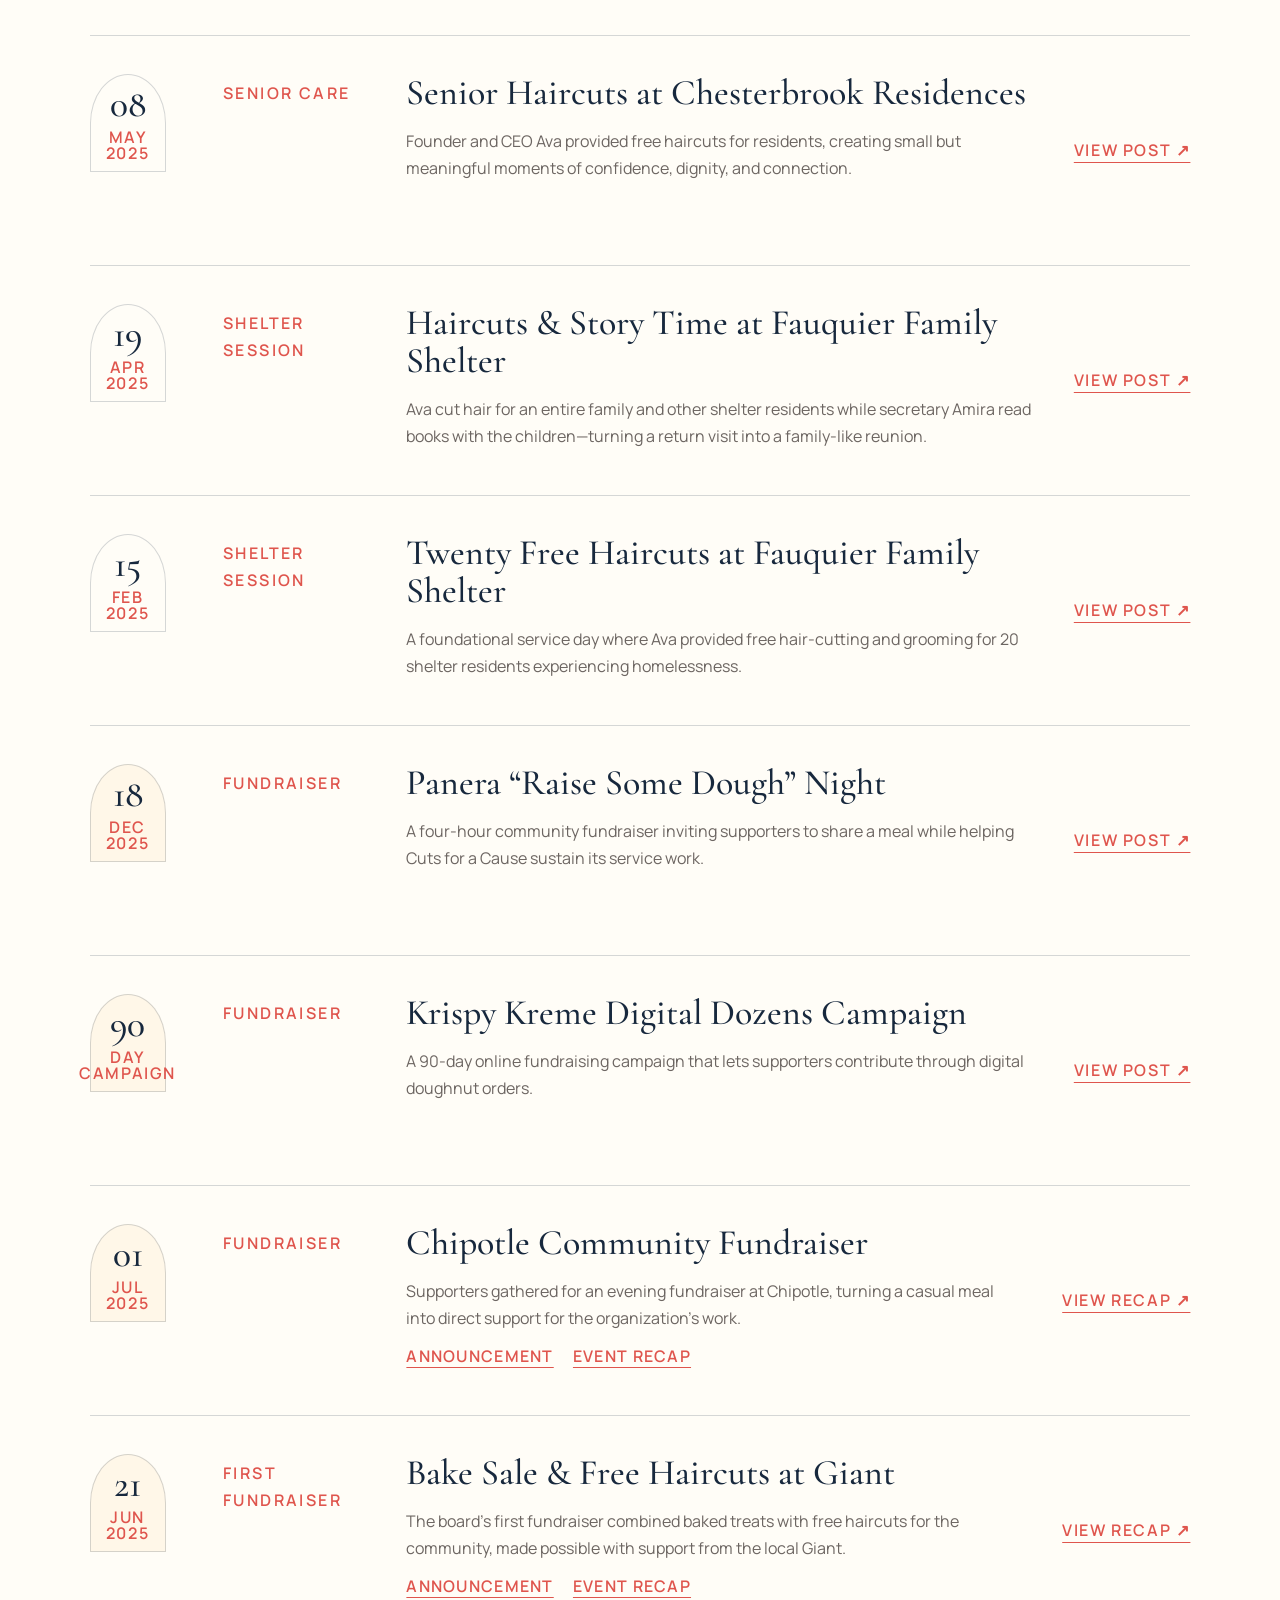
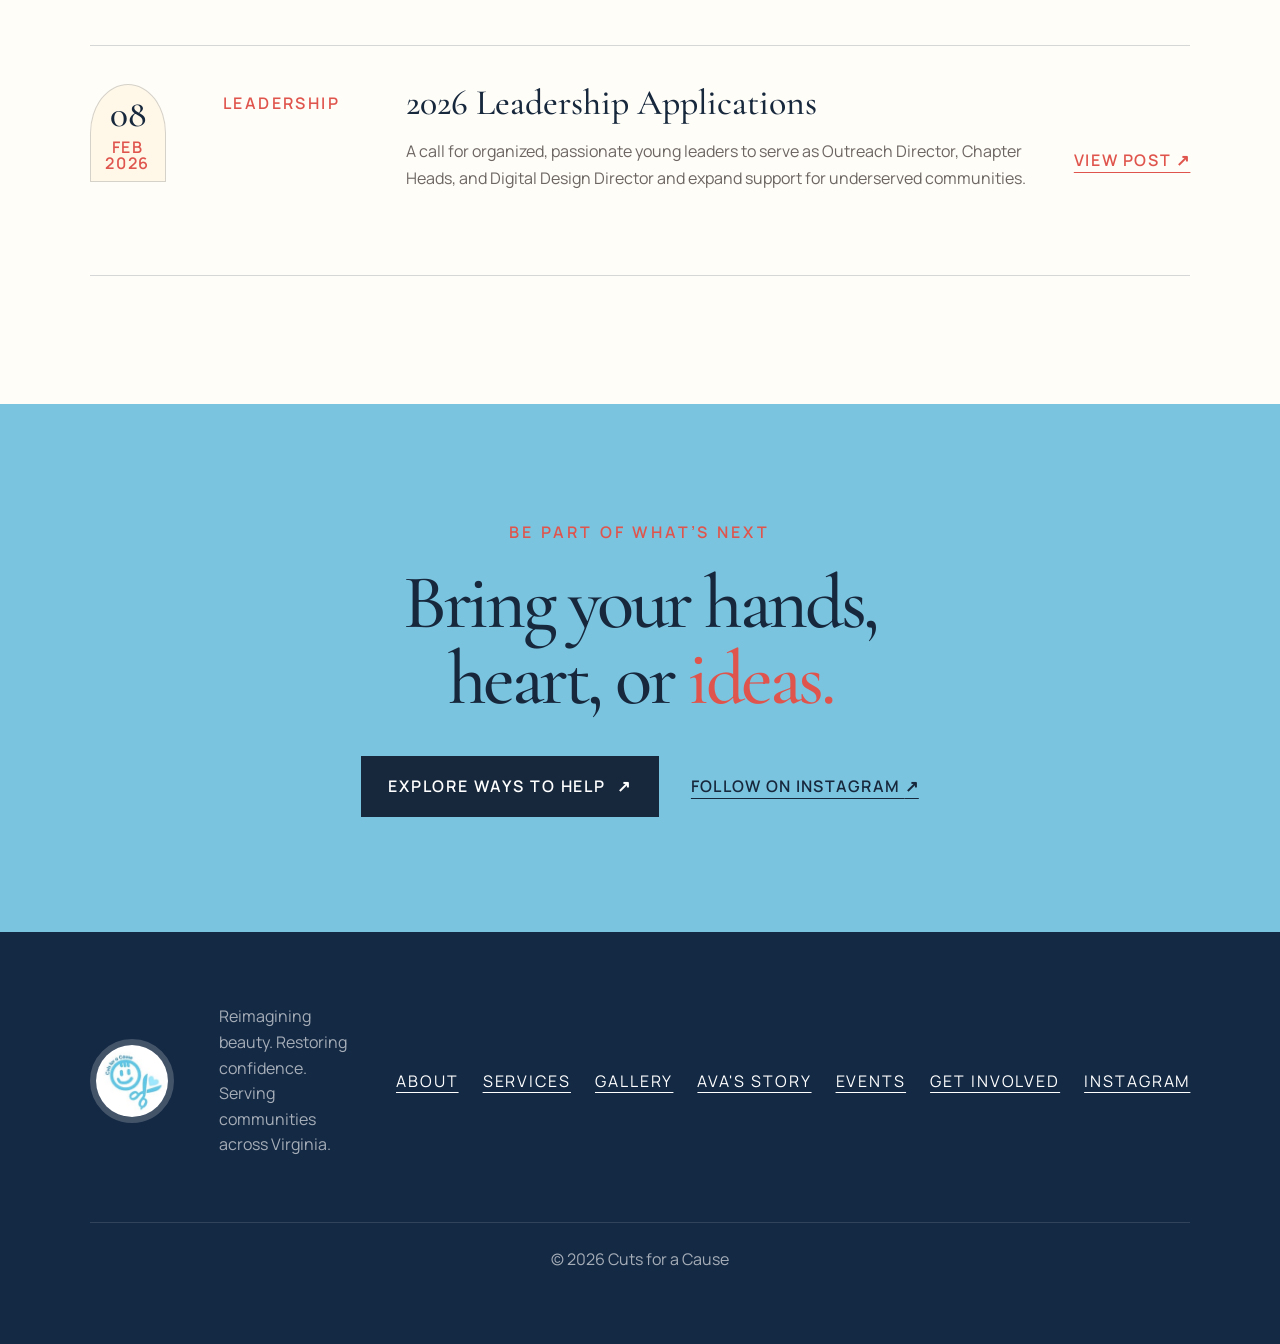
==== commit 556e1e5d: "Add more pictures and more story telling" ====
--- a/events.html
+++ b/events.html
@@ -3,7 +3,7 @@
 <head>
   <meta charset="UTF-8">
   <meta name="viewport" content="width=device-width, initial-scale=1.0">
-  <meta name="description" content="Explore Cuts for a Cause service sessions, workshops, fundraisers, and community events across the DMV: DC, Maryland, and Virginia.">
+  <meta name="description" content="Explore Cuts for a Cause service sessions, workshops, fundraisers, and community events across Virginia.">
   <title>Events | Cuts for a Cause</title>
   <link rel="icon" href="logo.jpg">
   <link rel="preconnect" href="https://fonts.googleapis.com">
@@ -22,6 +22,7 @@
       <a href="index.html#about">About</a>
       <a href="index.html#services">Services</a>
       <a href="index.html#gallery">Gallery</a>
+      <a href="story.html">Ava's Story</a>
       <a href="events.html" aria-current="page">Events</a>
       <a href="index.html#contact" class="nav-cta">Get involved</a>
     </nav>
@@ -32,7 +33,7 @@
       <div class="events-hero-copy reveal">
         <p class="eyebrow"><span></span> Community in action</p>
         <h1>Events with<br><em>purpose.</em></h1>
-        <p>Across the DMV—DC, Maryland, and Virginia—every haircut, lesson, and fundraiser becomes part of a larger story: neighbors showing up for one another with skill, dignity, and care.</p>
+        <p>Across Virginia, every haircut, lesson, and fundraiser becomes part of a larger story: neighbors showing up for one another with skill, dignity, and care.</p>
       </div>
       <figure class="events-hero-art reveal">
         <img class="events-hero-photo" src="assets/community-haircut.jpg" alt="Ava providing a haircut during a community fundraiser">
@@ -135,8 +136,8 @@
 
   <footer class="site-footer">
     <a class="logo footer-logo" href="index.html#home"><img src="logo.jpg" alt="Cuts for a Cause"></a>
-    <p>Reimagining beauty. Restoring confidence.<br>Serving communities across the DMV.</p>
-    <div class="footer-links"><a href="index.html#about">About</a><a href="index.html#services">Services</a><a href="index.html#gallery">Gallery</a><a href="events.html">Events</a><a href="index.html#contact">Get involved</a><a href="https://www.instagram.com/thecutsforacause/" target="_blank" rel="noopener">Instagram</a></div>
+    <p>Reimagining beauty. Restoring confidence.<br>Serving communities across Virginia.</p>
+    <div class="footer-links"><a href="index.html#about">About</a><a href="index.html#services">Services</a><a href="index.html#gallery">Gallery</a><a href="story.html">Ava's Story</a><a href="events.html">Events</a><a href="index.html#contact">Get involved</a><a href="https://www.instagram.com/thecutsforacause/" target="_blank" rel="noopener">Instagram</a></div>
     <p class="copyright">© <span id="year"></span> Cuts for a Cause</p>
   </footer>
   <script src="script.js"></script>
--- a/style.css
+++ b/style.css
@@ -345,6 +345,93 @@
   .testimonial-slide::before { font-size: 6rem; }
 }
 
+/* Ava's story */
+.story-hero { padding-bottom: 150px; }
+.story-hero .events-hero-photo { object-position: center 30%; }
+.chapter-nav { position: absolute; z-index: 3; bottom: 0; left: 0; width: 100%; padding: 1.1rem clamp(1.5rem, 7vw, 7rem); display: flex; flex-wrap: wrap; gap: .6rem 2.4rem; border-top: 1px solid rgba(255,255,255,.15); font-size: 1rem; letter-spacing: .14em; text-transform: uppercase; }
+.chapter-nav a { color: rgba(255,255,255,.7); text-decoration: none; transition: color .2s; }
+.chapter-nav a:hover { color: white; }
+.chapter-nav strong { margin-right: .35rem; color: var(--rose-soft); font: 500 1.3rem/1 var(--serif); letter-spacing: 0; }
+
+.story-prologue { background: var(--paper); }
+.prologue-grid { display: grid; grid-template-columns: .8fr 1.2fr; align-items: center; gap: clamp(2.5rem, 7vw, 8rem); }
+.prologue-photo { margin: 0; }
+.prologue-photo img { width: 100%; height: clamp(420px, 44vw, 600px); display: block; object-fit: cover; object-position: 70% center; border-radius: 48% 48% 2px 2px; filter: saturate(.9); }
+.prologue-photo figcaption, .ph figcaption { margin-top: 1rem; color: var(--rose); font-size: 1rem; font-weight: 600; letter-spacing: .12em; text-align: center; text-transform: uppercase; }
+.prologue-copy h2, .chapter h2, .story-numbers h2 { font-size: clamp(3.3rem, 6vw, 6.8rem); letter-spacing: -.045em; }
+.prologue-copy .lead { margin: 2rem 0 1.5rem; font: 500 clamp(1.45rem, 2.1vw, 2rem)/1.35 var(--serif); }
+.prologue-copy > p:not(.kicker):not(.lead) { max-width: 640px; color: rgba(23,40,61,.72); }
+
+.chapter { display: grid; grid-template-columns: minmax(0, .82fr) minmax(0, 1.18fr); align-items: start; gap: clamp(2.5rem, 6vw, 7rem); border-top: 1px solid var(--line); background: var(--ivory); }
+.chapter-flip { grid-template-columns: minmax(0, 1.18fr) minmax(0, .82fr); background: var(--paper); }
+.chapter-flip .chapter-copy { order: 2; }
+.chapter-copy { position: sticky; top: 2.5rem; }
+.chapter-number { margin: 0 0 1rem; color: var(--rose-soft); font: 500 clamp(5rem, 9vw, 8.5rem)/.8 var(--serif); letter-spacing: -.04em; }
+.chapter-copy h2 { margin-bottom: 2rem; font-size: clamp(3rem, 5vw, 5.6rem); }
+.chapter-copy > p:not(.kicker):not(.chapter-number) { color: rgba(23,40,61,.74); }
+.chapter-copy .text-link { display: inline-block; margin-top: 1rem; }
+.chapter-stat { margin: 1.5rem 0; padding: 1rem 1.2rem; border: 1px solid var(--line); background: var(--paper); color: var(--ink); }
+.chapter-stat strong { color: var(--rose); font-weight: 600; }
+.chapter-quote { margin: 2.5rem 0 0; padding-left: 1.5rem; border-left: 3px solid var(--gold); font: italic 500 clamp(1.4rem, 2vw, 1.9rem)/1.3 var(--serif); letter-spacing: -.01em; }
+.chapter-quote cite { display: block; margin-top: 1rem; color: var(--rose); font: normal 600 1rem/1.5 var(--sans); letter-spacing: .1em; text-transform: uppercase; }
+.chapter-media { display: grid; grid-template-columns: 1fr 1fr; gap: 1rem; }
+.ph { min-width: 0; margin: 0; }
+.ph img, .ph video { width: 100%; display: block; object-fit: cover; background: var(--espresso); box-shadow: 0 18px 45px rgba(23,40,61,.1); }
+.ph img { filter: saturate(.9); transition: filter .35s; }
+.ph img:hover { filter: saturate(1); }
+.ph-wide { grid-column: 1 / -1; }
+.ph-wide img, .ph-wide video { aspect-ratio: 16 / 10; }
+.ph-half img, .ph-half video { aspect-ratio: 3 / 4; }
+.ph-top img { object-position: center 75%; }
+.ph figcaption { margin-top: .7rem; text-align: left; font-size: .9rem; }
+.story-video video { object-fit: contain; background: #0f1d30; }
+
+.story-numbers { background: var(--ivory); border-top: 1px solid var(--line); }
+.numbers-grid { display: grid; grid-template-columns: repeat(4, 1fr); border-top: 1px solid var(--line); border-left: 1px solid var(--line); }
+.numbers-grid div { padding: 2.4rem 1.8rem; display: flex; flex-direction: column; gap: 1rem; border-right: 1px solid var(--line); border-bottom: 1px solid var(--line); background: var(--paper); }
+.numbers-grid strong { color: var(--rose); font: 500 clamp(3.2rem, 5vw, 5rem)/1 var(--serif); }
+.numbers-grid strong sup { font-family: var(--sans); font-size: 1rem; vertical-align: super; }
+.numbers-grid span { font-size: 1rem; font-weight: 600; letter-spacing: .1em; line-height: 1.5; text-transform: uppercase; }
+/* Home: story teaser */
+.story-teaser { background: var(--ivory); border-top: 1px solid var(--line); }
+.story-teaser-heading { margin-bottom: 4.5rem; display: grid; grid-template-columns: 1.15fr .85fr; align-items: end; gap: clamp(2rem, 8vw, 8rem); }
+.story-teaser-heading h2 { font-size: clamp(3.3rem, 6vw, 6.8rem); letter-spacing: -.045em; }
+.story-teaser-heading > div:last-child > p { max-width: 520px; margin: 0 0 1.5rem; color: rgba(36,27,24,.68); }
+.chapter-cards { display: grid; grid-template-columns: repeat(3, 1fr); gap: 1.25rem; }
+.chapter-card { position: relative; min-height: 240px; display: flex; flex-direction: column; justify-content: flex-end; overflow: hidden; padding: 1.8rem; color: white; text-decoration: none; background: var(--espresso); }
+.chapter-card img { position: absolute; inset: 0; width: 100%; height: 100%; object-fit: cover; object-position: center 30%; filter: saturate(.85); transition: transform .5s, filter .35s; }
+.chapter-card::after { content: "↗"; position: absolute; top: 1.4rem; right: 1.6rem; color: rgba(255,255,255,.6); font-size: 1.4rem; transition: transform .25s; }
+.chapter-card:nth-child(3n+2) { background: #b8433c; }
+.chapter-card:nth-child(3n) { background: #3d7564; }
+.chapter-card:hover { filter: brightness(1.08); }
+.chapter-card:hover::after { transform: translate(3px, -3px); }
+.chapter-card:hover img { transform: scale(1.04); filter: saturate(1); }
+.chapter-card > span { position: relative; z-index: 1; }
+.chapter-card small { display: block; color: var(--rose-soft); font-size: 1rem; font-weight: 600; letter-spacing: .16em; text-transform: uppercase; }
+.chapter-card strong { display: block; margin-top: .4rem; font: 500 clamp(1.8rem, 2.6vw, 2.5rem)/1.05 var(--serif); }
+
+@media (max-width: 900px) {
+  .events-header .site-nav { color: var(--ink); }
+  .events-header .menu-toggle span { background: white; }
+  .prologue-grid, .chapter, .story-teaser-heading { grid-template-columns: 1fr; }
+  .chapter-copy { position: static; }
+  .chapter-flip .chapter-copy { order: 0; }
+  .numbers-grid { grid-template-columns: 1fr 1fr; }
+  .chapter-cards { grid-template-columns: 1fr 1fr; }
+  .prologue-photo { width: min(520px, 85%); margin-inline: auto; }
+}
+
+@media (max-width: 600px) {
+  .story-hero { padding-bottom: 200px; }
+  .chapter-nav { gap: .4rem 1.4rem; font-size: .85rem; }
+  .chapter-media { gap: .75rem; }
+  .ph figcaption { font-size: .8rem; letter-spacing: .08em; }
+  .numbers-grid div { padding: 1.6rem 1.1rem; }
+  .numbers-grid span { font-size: .85rem; }
+  .chapter-cards { grid-template-columns: 1fr; }
+  .chapter-card { min-height: 200px; }
+}
+
 @media (prefers-reduced-motion: reduce) {
   html { scroll-behavior: auto; }
   *, *::before, *::after { animation-duration: .01ms !important; animation-iteration-count: 1 !important; transition-duration: .01ms !important; }
